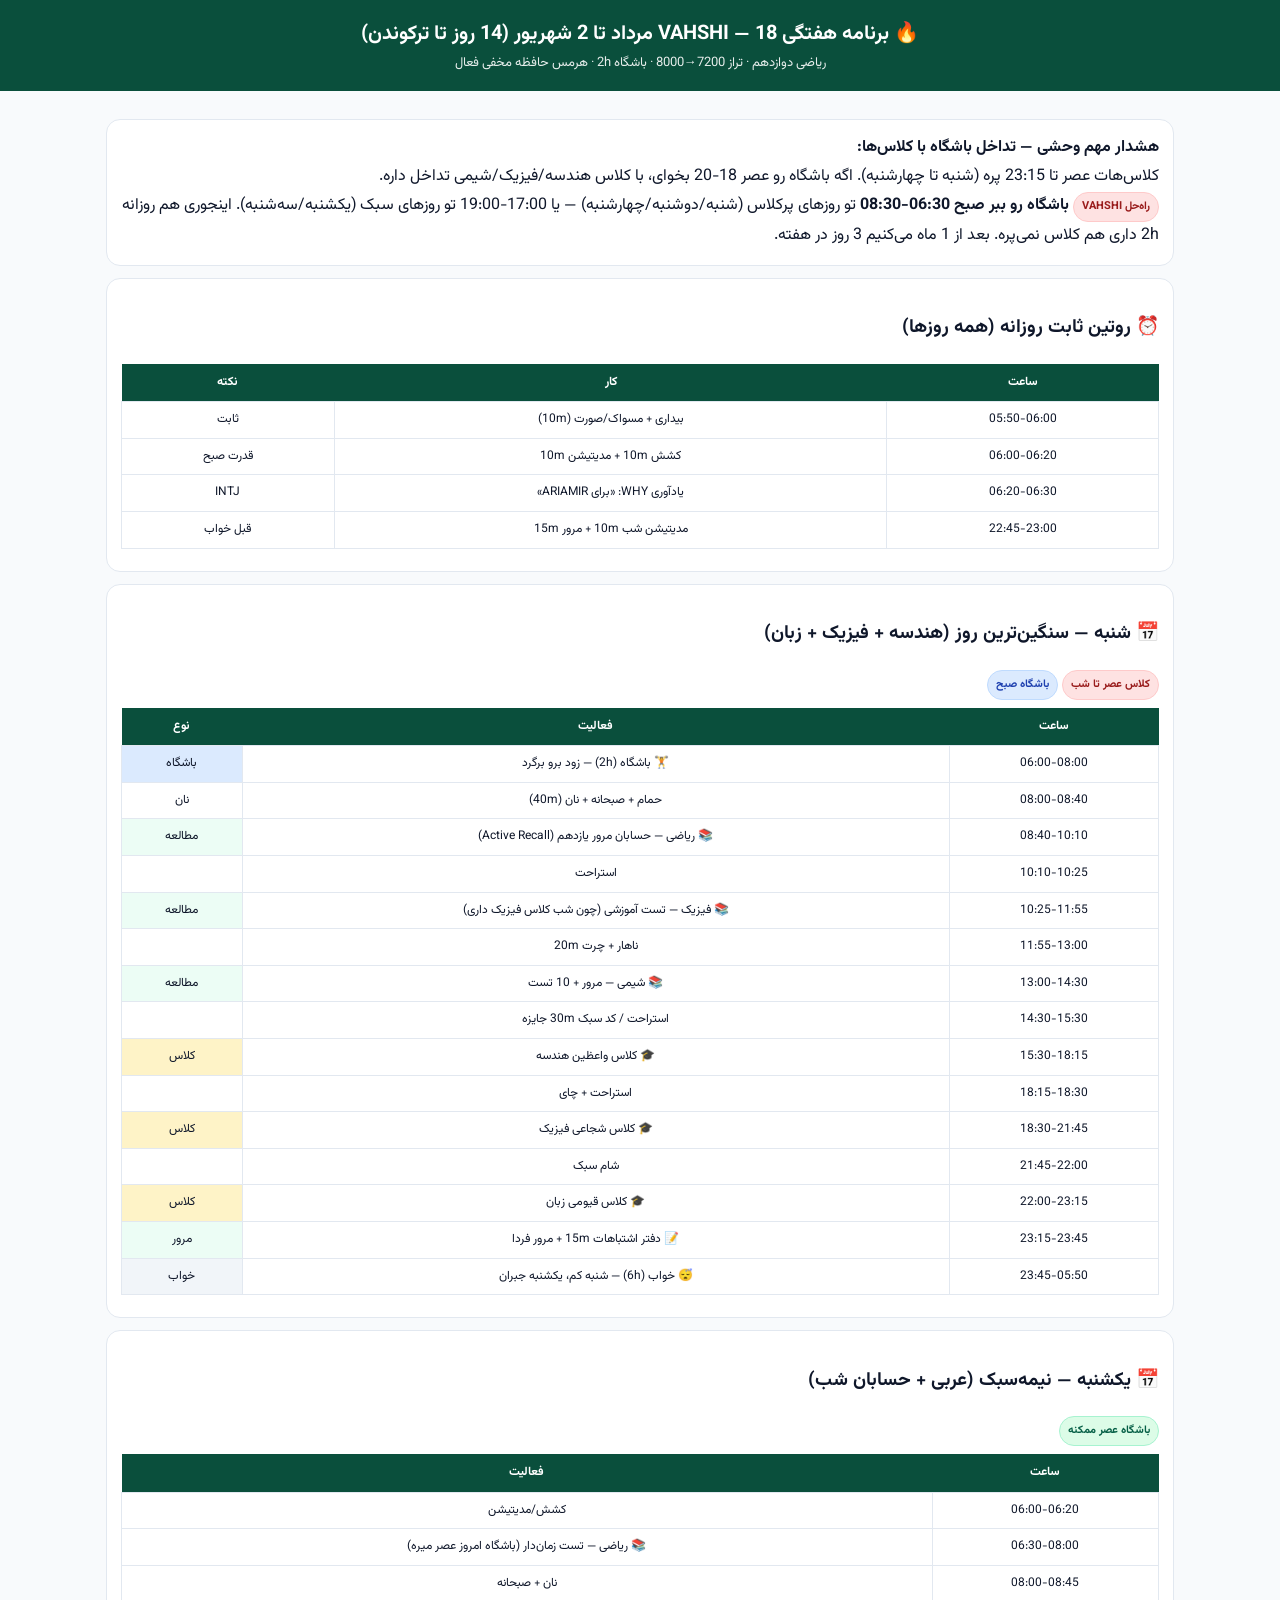
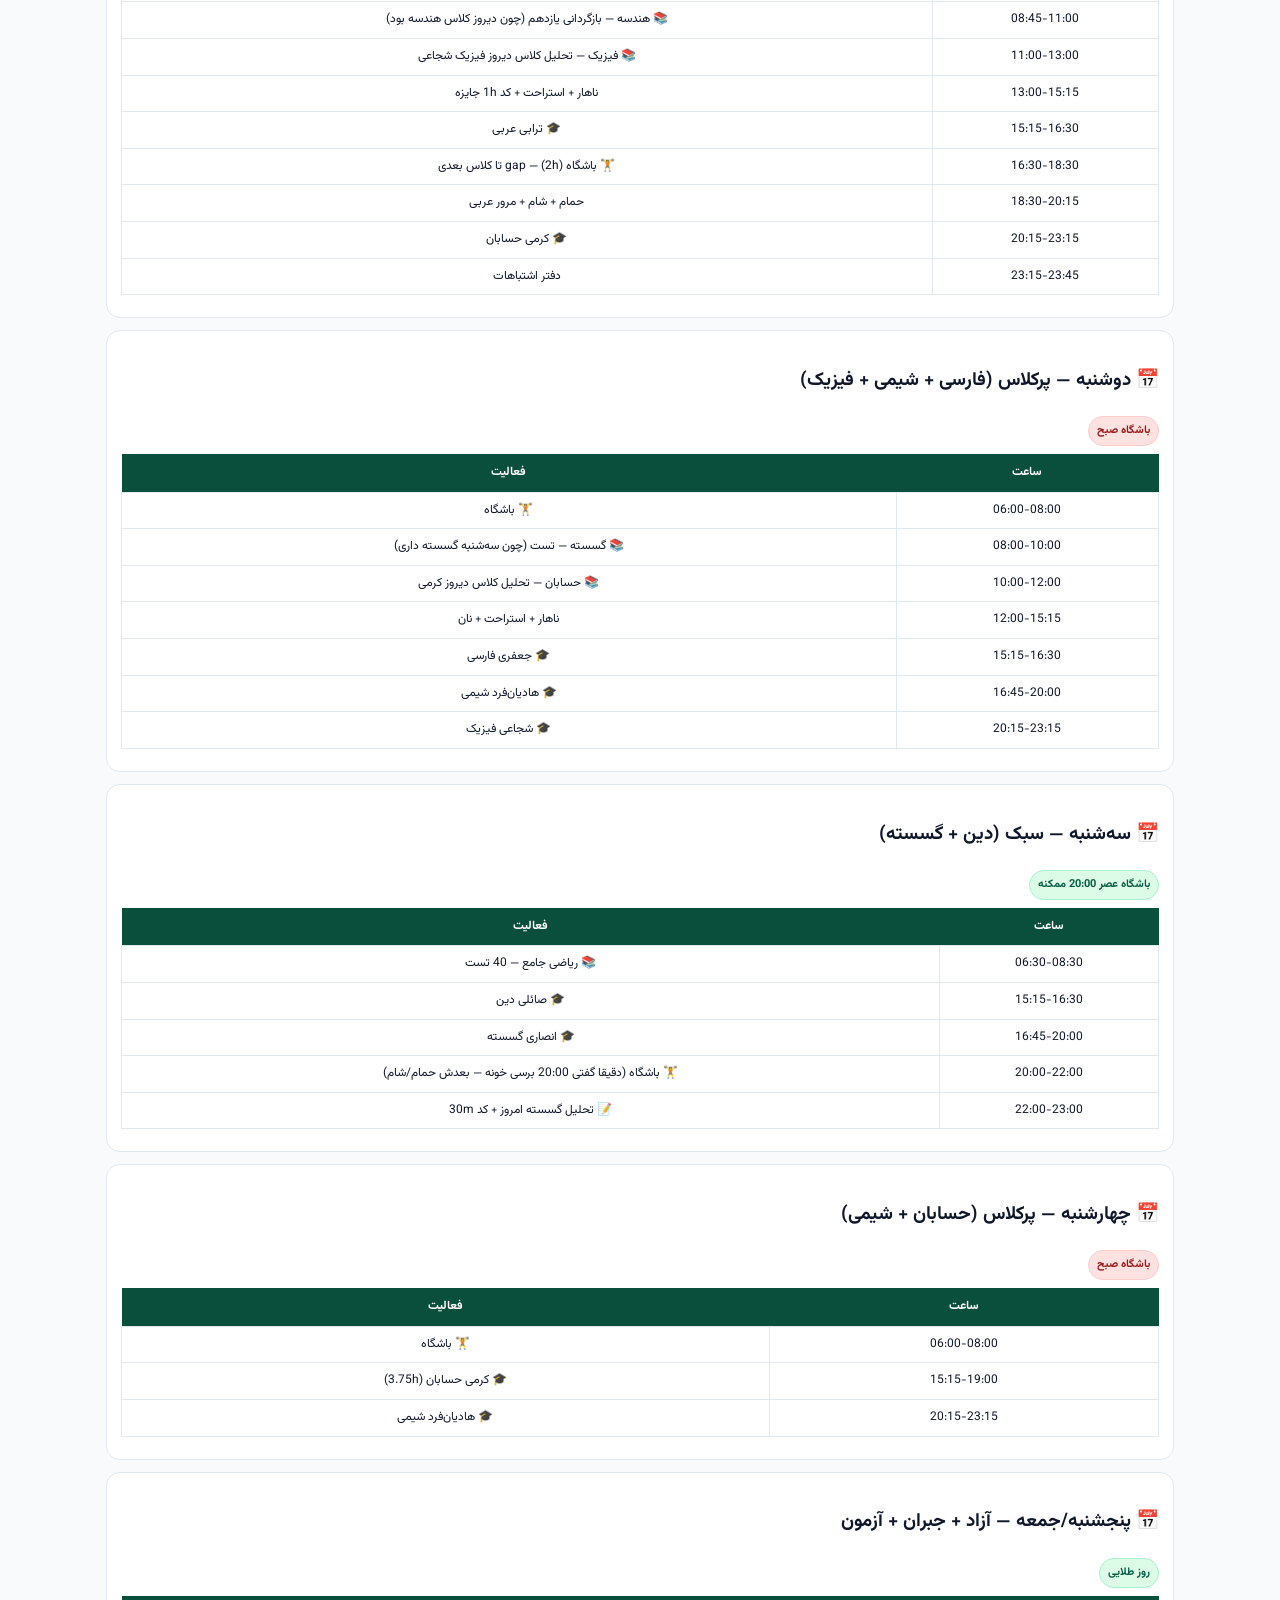
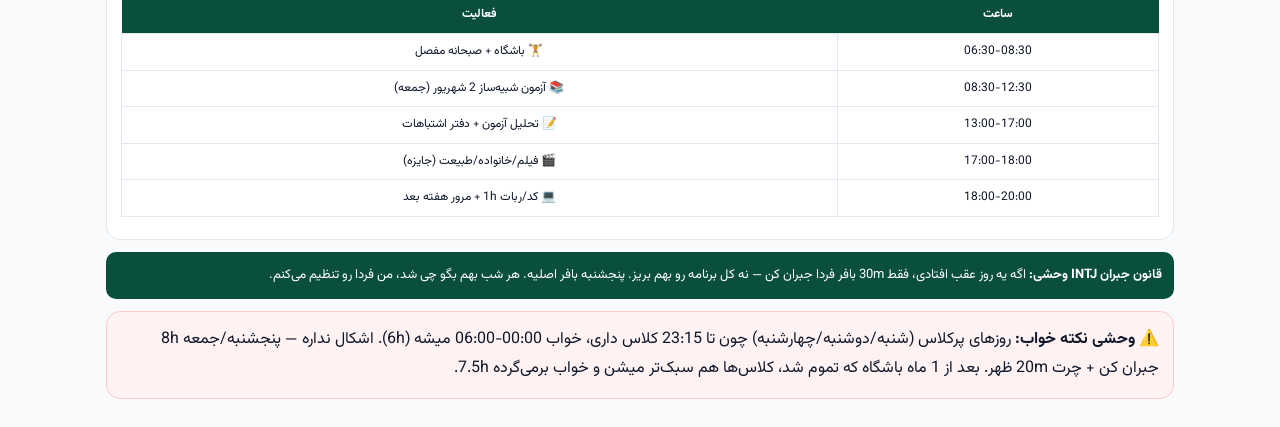
==== app/static/weekly.html @ 4eb7428c "feat: weekly plan 18mordad-2shahrivar with class times + lifestyle - شنبه تا چهارشنبه با زمان دقیق م" ====
<!DOCTYPE html>
<html lang="fa" dir="rtl">
<head>
<meta charset="UTF-8">
<meta name="viewport" content="width=device-width, initial-scale=1.0">
<title>برنامه هفتگی VAHSHI — 18 مرداد تا 2 شهریور</title>
<link href="https://fonts.googleapis.com/css2?family=Vazirmatn:wght@400;700;800&display=swap" rel="stylesheet">
<style>
*{box-sizing:border-box;font-family:'Vazirmatn',sans-serif}
body{margin:0;background:#f8fafc;color:#0f172a;line-height:1.8}
.header{background:#0a4f3c;color:white;padding:16px 20px;text-align:center}
.header h1{margin:0;font-size:20px}
.container{max-width:1100px;margin:0 auto;padding:16px}
.card{background:white;border:1px solid #e2e8f0;border-radius:14px;padding:14px;margin:12px 0}
.badge{display:inline-block;padding:4px 8px;border-radius:999px;font-size:11px;font-weight:700}
.badge.red{background:#fee2e2;color:#991b1b;border:1px solid #fecaca}
.badge.green{background:#dcfce7;color:#065f46;border:1px solid #a7f3d0}
.badge.blue{background:#dbeafe;color:#1e40af;border:1px solid #bfdbfe}
table{width:100%;border-collapse:collapse;font-size:12px;margin:8px 0}
th{background:#0a4f3c;color:white;padding:8px}
td{padding:7px;border:1px solid #e2e8f0;text-align:center}
td.class{background:#fef3c7}
td.study{background:#ecfdf5}
td.gym{background:#dbeafe}
td.sleep{background:#f1f5f9}
.tip{background:#0a4f3c;color:white;padding:12px;border-radius:10px;font-size:13px}
</style>
</head>
<body>
<div class="header">
  <h1>🔥 برنامه هفتگی VAHSHI — 18 مرداد تا 2 شهریور (14 روز تا ترکوندن)</h1>
  <div style="font-size:13px;opacity:.9">ریاضی دوازدهم · تراز 7200→8000 · باشگاه 2h · هرمس حافظه مخفی فعال</div>
</div>
<div class="container">

<div class="card">
  <strong>هشدار مهم وحشی — تداخل باشگاه با کلاس‌ها:</strong><br>
  کلاس‌هات عصر تا 23:15 پره (شنبه تا چهارشنبه). اگه باشگاه رو عصر 18-20 بخوای، با کلاس هندسه/فیزیک/شیمی تداخل داره.<br>
  <span class="badge red">راه‌حل VAHSHI</span> <strong>باشگاه رو ببر صبح 06:30-08:30</strong> تو روزهای پرکلاس (شنبه/دوشنبه/چهارشنبه) — یا 17:00-19:00 تو روزهای سبک (یکشنبه/سه‌شنبه). اینجوری هم روزانه 2h داری هم کلاس نمی‌پره. بعد از 1 ماه می‌کنیم 3 روز در هفته.
</div>

<div class="card">
  <h3>⏰ روتین ثابت روزانه (همه روزها)</h3>
  <table>
    <tr><th>ساعت</th><th>کار</th><th>نکته</th></tr>
    <tr><td>05:50-06:00</td><td>بیداری + مسواک/صورت (10m)</td><td>ثابت</td></tr>
    <tr><td>06:00-06:20</td><td>کشش 10m + مدیتیشن 10m</td><td>قدرت صبح</td></tr>
    <tr><td>06:20-06:30</td><td>یادآوری WHY: «برای ARIAMIR»</td><td>INTJ</td></tr>
    <tr><td>22:45-23:00</td><td>مدیتیشن شب 10m + مرور 15m</td><td>قبل خواب</td></tr>
  </table>
</div>

<div class="card">
  <h3>📅 شنبه — سنگین‌ترین روز (هندسه + فیزیک + زبان)</h3>
  <span class="badge red">کلاس عصر تا شب</span> <span class="badge blue">باشگاه صبح</span>
  <table>
    <tr><th>ساعت</th><th>فعالیت</th><th>نوع</th></tr>
    <tr><td>06:00-08:00</td><td>🏋️ باشگاه (2h) — زود برو برگرد</td><td class="gym">باشگاه</td></tr>
    <tr><td>08:00-08:40</td><td>حمام + صبحانه + نان (40m)</td><td>نان</td></tr>
    <tr><td>08:40-10:10</td><td>📚 ریاضی — حسابان مرور یازدهم (Active Recall)</td><td class="study">مطالعه</td></tr>
    <tr><td>10:10-10:25</td><td>استراحت</td><td></td></tr>
    <tr><td>10:25-11:55</td><td>📚 فیزیک — تست آموزشی (چون شب کلاس فیزیک داری)</td><td class="study">مطالعه</td></tr>
    <tr><td>11:55-13:00</td><td>ناهار + چرت 20m</td><td></td></tr>
    <tr><td>13:00-14:30</td><td>📚 شیمی — مرور + 10 تست</td><td class="study">مطالعه</td></tr>
    <tr><td>14:30-15:30</td><td>استراحت / کد سبک 30m جایزه</td><td></td></tr>
    <tr><td>15:30-18:15</td><td>🎓 کلاس واعظین هندسه</td><td class="class">کلاس</td></tr>
    <tr><td>18:15-18:30</td><td>استراحت + چای</td><td></td></tr>
    <tr><td>18:30-21:45</td><td>🎓 کلاس شجاعی فیزیک</td><td class="class">کلاس</td></tr>
    <tr><td>21:45-22:00</td><td>شام سبک</td><td></td></tr>
    <tr><td>22:00-23:15</td><td>🎓 کلاس قیومی زبان</td><td class="class">کلاس</td></tr>
    <tr><td>23:15-23:45</td><td>📝 دفتر اشتباهات 15m + مرور فردا</td><td class="study">مرور</td></tr>
    <tr><td>23:45-05:50</td><td>😴 خواب (6h) — شنبه کم، یکشنبه جبران</td><td class="sleep">خواب</td></tr>
  </table>
</div>

<div class="card">
  <h3>📅 یکشنبه — نیمه‌سبک (عربی + حسابان شب)</h3>
  <span class="badge green">باشگاه عصر ممکنه</span>
  <table>
    <tr><th>ساعت</th><th>فعالیت</th></tr>
    <tr><td>06:00-06:20</td><td>کشش/مدیتیشن</td></tr>
    <tr><td>06:30-08:00</td><td>📚 ریاضی — تست زمان‌دار (باشگاه امروز عصر میره)</td></tr>
    <tr><td>08:00-08:45</td><td>نان + صبحانه</td></tr>
    <tr><td>08:45-11:00</td><td>📚 هندسه — بازگردانی یازدهم (چون دیروز کلاس هندسه بود)</td></tr>
    <tr><td>11:00-13:00</td><td>📚 فیزیک — تحلیل کلاس دیروز فیزیک شجاعی</td></tr>
    <tr><td>13:00-15:15</td><td>ناهار + استراحت + کد 1h جایزه</td></tr>
    <tr><td>15:15-16:30</td><td>🎓 ترابی عربی</td></tr>
    <tr><td>16:30-18:30</td><td>🏋️ باشگاه (2h) — gap تا کلاس بعدی</td></tr>
    <tr><td>18:30-20:15</td><td>حمام + شام + مرور عربی</td></tr>
    <tr><td>20:15-23:15</td><td>🎓 کرمی حسابان</td></tr>
    <tr><td>23:15-23:45</td><td>دفتر اشتباهات</td></tr>
  </table>
</div>

<div class="card">
  <h3>📅 دوشنبه — پرکلاس (فارسی + شیمی + فیزیک)</h3>
  <span class="badge red">باشگاه صبح</span>
  <table>
    <tr><th>ساعت</th><th>فعالیت</th></tr>
    <tr><td>06:00-08:00</td><td>🏋️ باشگاه</td></tr>
    <tr><td>08:00-10:00</td><td>📚 گسسته — تست (چون سه‌شنبه گسسته داری)</td></tr>
    <tr><td>10:00-12:00</td><td>📚 حسابان — تحلیل کلاس دیروز کرمی</td></tr>
    <tr><td>12:00-15:15</td><td>ناهار + استراحت + نان</td></tr>
    <tr><td>15:15-16:30</td><td>🎓 جعفری فارسی</td></tr>
    <tr><td>16:45-20:00</td><td>🎓 هادیان‌فرد شیمی</td></tr>
    <tr><td>20:15-23:15</td><td>🎓 شجاعی فیزیک</td></tr>
  </table>
</div>

<div class="card">
  <h3>📅 سه‌شنبه — سبک (دین + گسسته)</h3>
  <span class="badge green">باشگاه عصر 20:00 ممکنه</span>
  <table>
    <tr><th>ساعت</th><th>فعالیت</th></tr>
    <tr><td>06:30-08:30</td><td>📚 ریاضی جامع — 40 تست</td></tr>
    <tr><td>15:15-16:30</td><td>🎓 صائلی دین</td></tr>
    <tr><td>16:45-20:00</td><td>🎓 انصاری گسسته</td></tr>
    <tr><td>20:00-22:00</td><td>🏋️ باشگاه (دقیقا گفتی 20:00 برسی خونه — بعدش حمام/شام)</td></tr>
    <tr><td>22:00-23:00</td><td>📝 تحلیل گسسته امروز + کد 30m</td></tr>
  </table>
</div>

<div class="card">
  <h3>📅 چهارشنبه — پرکلاس (حسابان + شیمی)</h3>
  <span class="badge red">باشگاه صبح</span>
  <table>
    <tr><th>ساعت</th><th>فعالیت</th></tr>
    <tr><td>06:00-08:00</td><td>🏋️ باشگاه</td></tr>
    <tr><td>15:15-19:00</td><td>🎓 کرمی حسابان (3.75h)</td></tr>
    <tr><td>20:15-23:15</td><td>🎓 هادیان‌فرد شیمی</td></tr>
  </table>
</div>

<div class="card">
  <h3>📅 پنجشنبه/جمعه — آزاد + جبران + آزمون</h3>
  <span class="badge green">روز طلایی</span>
  <table>
    <tr><th>ساعت</th><th>فعالیت</th></tr>
    <tr><td>06:30-08:30</td><td>🏋️ باشگاه + صبحانه مفصل</td></tr>
    <tr><td>08:30-12:30</td><td>📚 آزمون شبیه‌ساز 2 شهریور (جمعه)</td></tr>
    <tr><td>13:00-17:00</td><td>📝 تحلیل آزمون + دفتر اشتباهات</td></tr>
    <tr><td>17:00-18:00</td><td>🎬 فیلم/خانواده/طبیعت (جایزه)</td></tr>
    <tr><td>18:00-20:00</td><td>💻 کد/ربات 1h + مرور هفته بعد</td></tr>
  </table>
</div>

<div class="tip">
  <strong>قانون جبران INTJ وحشی:</strong> اگه یه روز عقب افتادی، فقط 30m بافر فردا جبران کن — نه کل برنامه رو بهم بریز. پنجشنبه بافر اصلیه. هر شب بهم بگو چی شد، من فردا رو تنظیم می‌کنم.
</div>

<div class="card" style="background:#fef2f2;border-color:#fecaca">
  <strong>⚠️ وحشی نکته خواب:</strong> روزهای پرکلاس (شنبه/دوشنبه/چهارشنبه) چون تا 23:15 کلاس داری، خواب 00:00-06:00 میشه (6h). اشکال نداره — پنجشنبه/جمعه 8h جبران کن + چرت 20m ظهر. بعد از 1 ماه باشگاه که تموم شد، کلاس‌ها هم سبک‌تر میشن و خواب برمی‌گرده 7.5h.
</div>

</div>
</body>
</html>
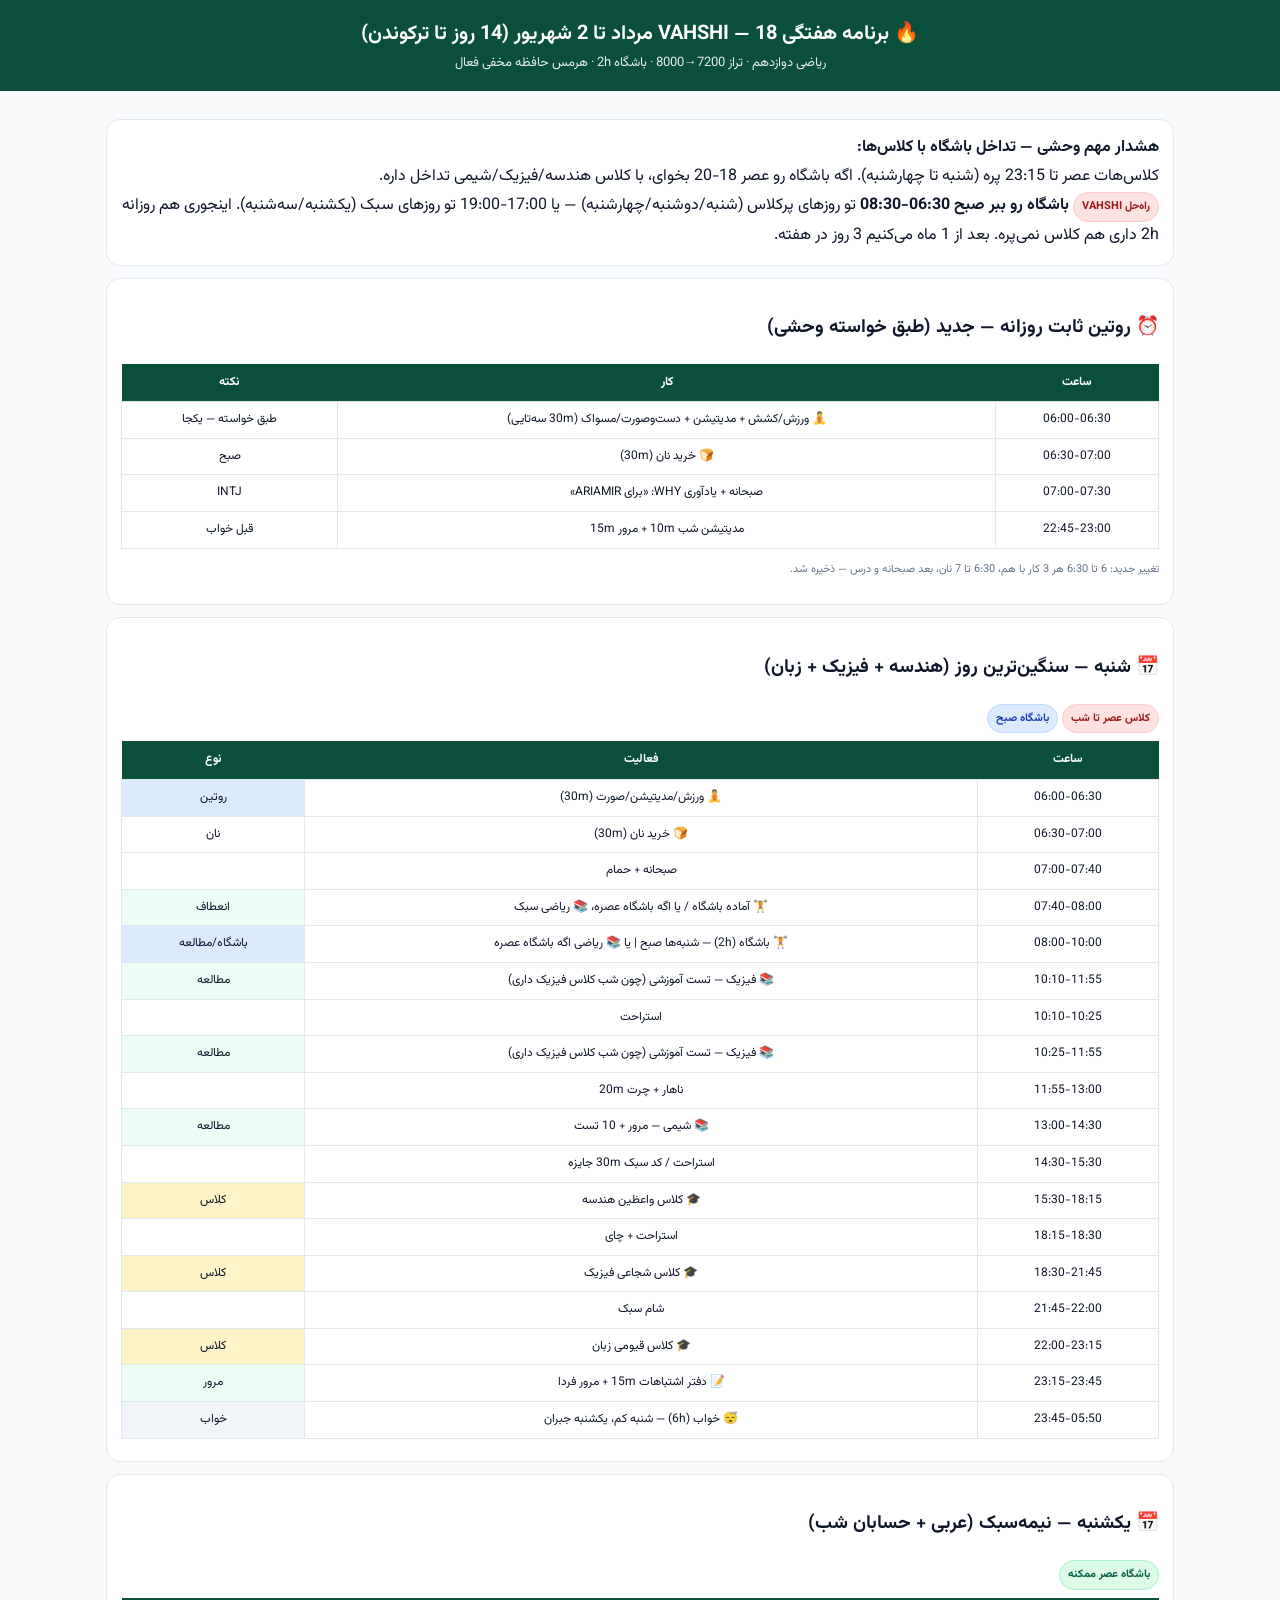
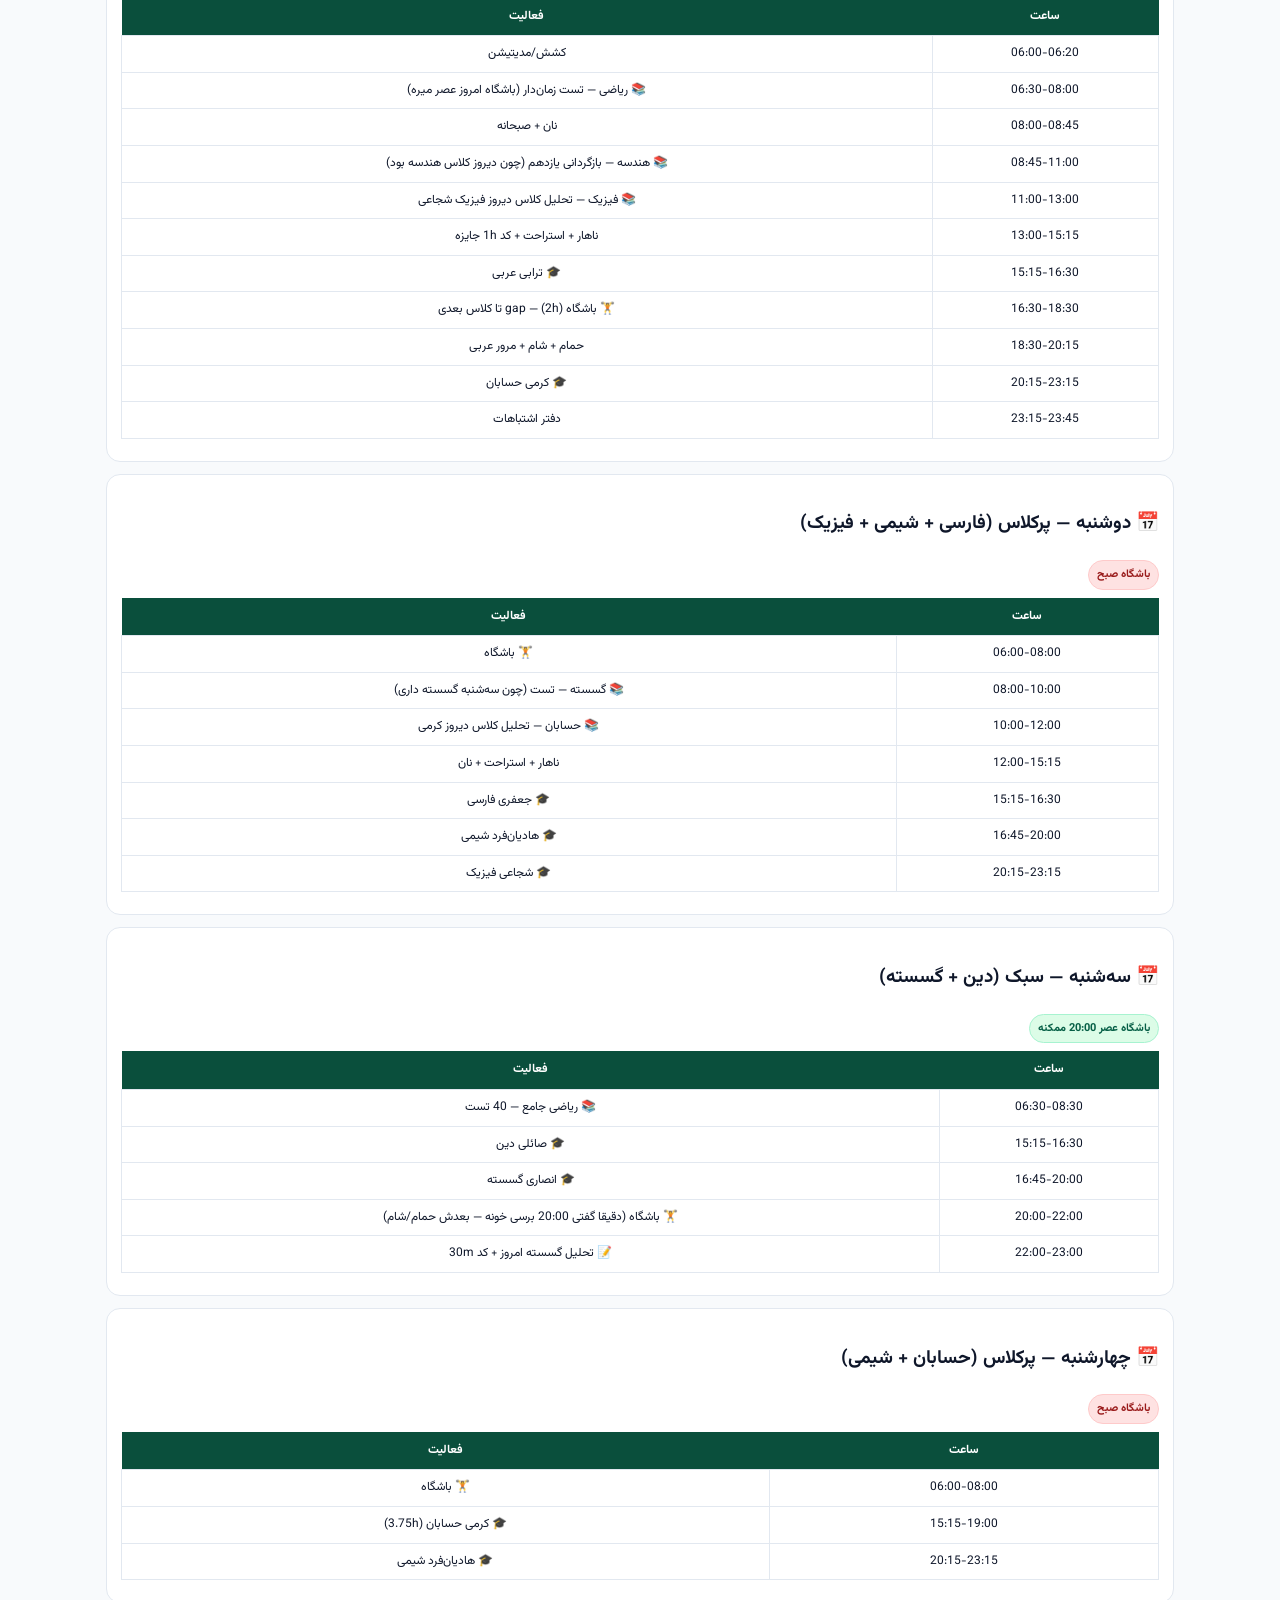
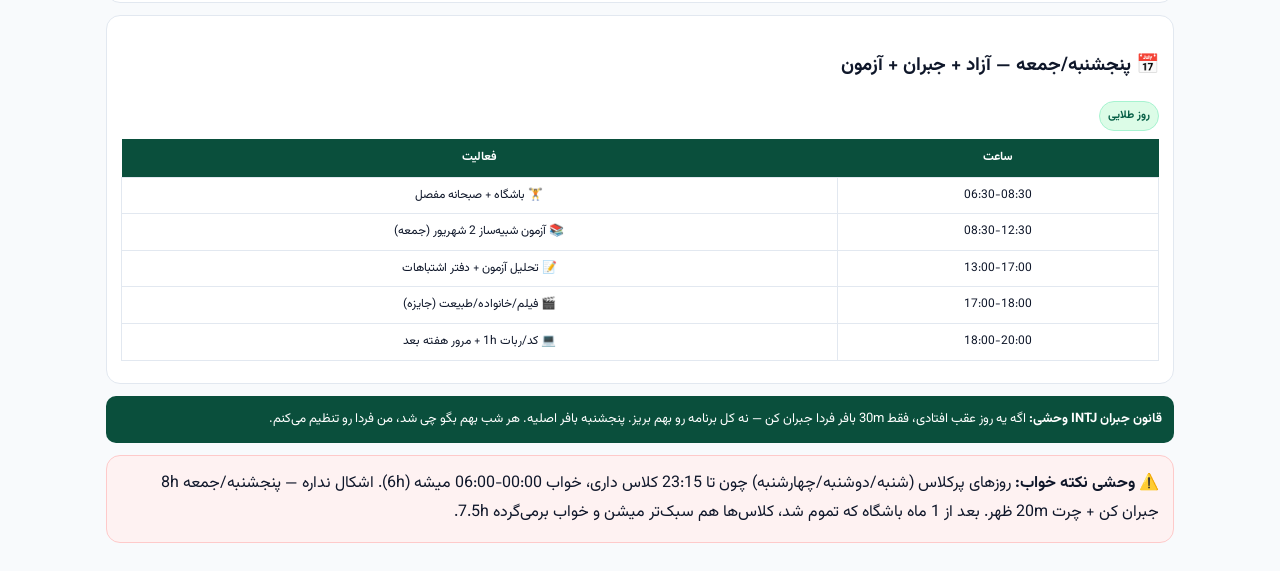
==== commit 9de5c854: "fix: روتین صبح 6-6:30 سه‌تایی + 6:30-7 نان + حالت ساده - 06:00-06:30 ورزش/مدیتیشن/صورت با هم، 06:30-" ====
--- a/app/static/weekly.html
+++ b/app/static/weekly.html
@@ -40,14 +40,15 @@
 </div>
 
 <div class="card">
-  <h3>⏰ روتین ثابت روزانه (همه روزها)</h3>
+  <h3>⏰ روتین ثابت روزانه — جدید (طبق خواسته وحشی)</h3>
   <table>
     <tr><th>ساعت</th><th>کار</th><th>نکته</th></tr>
-    <tr><td>05:50-06:00</td><td>بیداری + مسواک/صورت (10m)</td><td>ثابت</td></tr>
-    <tr><td>06:00-06:20</td><td>کشش 10m + مدیتیشن 10m</td><td>قدرت صبح</td></tr>
-    <tr><td>06:20-06:30</td><td>یادآوری WHY: «برای ARIAMIR»</td><td>INTJ</td></tr>
+    <tr><td>06:00-06:30</td><td>🧘 ورزش/کشش + مدیتیشن + دست‌وصورت/مسواک (30m سه‌تایی)</td><td>طبق خواسته — یکجا</td></tr>
+    <tr><td>06:30-07:00</td><td>🍞 خرید نان (30m)</td><td>صبح</td></tr>
+    <tr><td>07:00-07:30</td><td>صبحانه + یادآوری WHY: «برای ARIAMIR»</td><td>INTJ</td></tr>
     <tr><td>22:45-23:00</td><td>مدیتیشن شب 10m + مرور 15m</td><td>قبل خواب</td></tr>
   </table>
+  <p style="font-size:11px;color:#64748b">تغییر جدید: 6 تا 6:30 هر 3 کار با هم، 6:30 تا 7 نان، بعد صبحانه و درس — ذخیره شد.</p>
 </div>
 
 <div class="card">
@@ -55,9 +56,12 @@
   <span class="badge red">کلاس عصر تا شب</span> <span class="badge blue">باشگاه صبح</span>
   <table>
     <tr><th>ساعت</th><th>فعالیت</th><th>نوع</th></tr>
-    <tr><td>06:00-08:00</td><td>🏋️ باشگاه (2h) — زود برو برگرد</td><td class="gym">باشگاه</td></tr>
-    <tr><td>08:00-08:40</td><td>حمام + صبحانه + نان (40m)</td><td>نان</td></tr>
-    <tr><td>08:40-10:10</td><td>📚 ریاضی — حسابان مرور یازدهم (Active Recall)</td><td class="study">مطالعه</td></tr>
+    <tr><td>06:00-06:30</td><td>🧘 ورزش/مدیتیشن/صورت (30m)</td><td class="gym">روتین</td></tr>
+    <tr><td>06:30-07:00</td><td>🍞 خرید نان (30m)</td><td>نان</td></tr>
+    <tr><td>07:00-07:40</td><td>صبحانه + حمام</td><td></td></tr>
+    <tr><td>07:40-08:00</td><td>🏋️ آماده باشگاه / یا اگه باشگاه عصره، 📚 ریاضی سبک</td><td class="study">انعطاف</td></tr>
+    <tr><td>08:00-10:00</td><td>🏋️ باشگاه (2h) — شنبه‌ها صبح | یا 📚 ریاضی اگه باشگاه عصره</td><td class="gym">باشگاه/مطالعه</td></tr>
+    <tr><td>10:10-11:55</td><td>📚 فیزیک — تست آموزشی (چون شب کلاس فیزیک داری)</td><td class="study">مطالعه</td></tr>
     <tr><td>10:10-10:25</td><td>استراحت</td><td></td></tr>
     <tr><td>10:25-11:55</td><td>📚 فیزیک — تست آموزشی (چون شب کلاس فیزیک داری)</td><td class="study">مطالعه</td></tr>
     <tr><td>11:55-13:00</td><td>ناهار + چرت 20m</td><td></td></tr>
